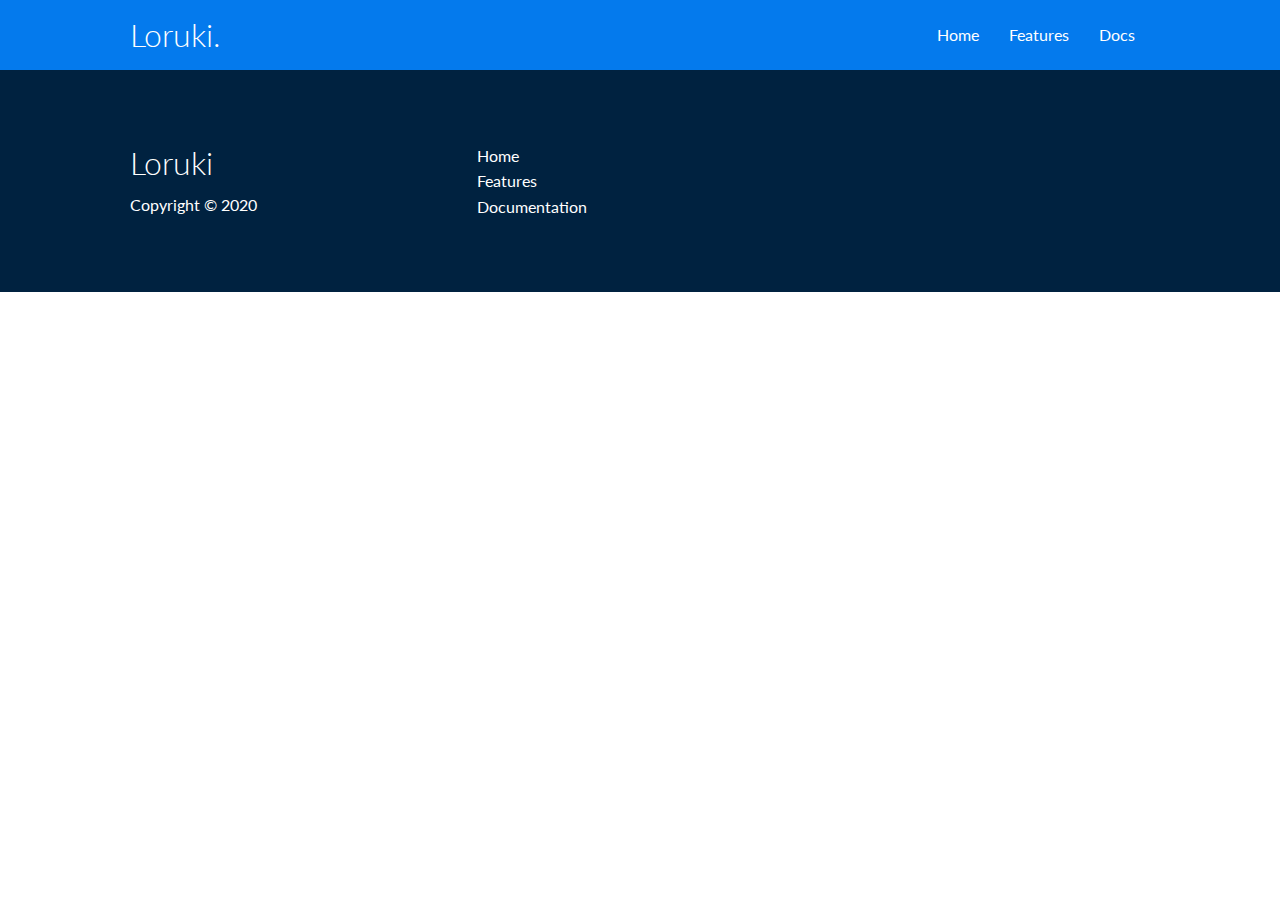
==== docs.html @ 77a9d674 "Features page" ====
<!DOCTYPE html>
<html lang="en">
<head>
    <meta charset="UTF-8">
    <meta name="viewport" content="width=device-width, initial-scale=1.0">
    <link rel="stylesheet" href="https://cdnjs.cloudflare.com/ajax/libs/font-awesome/5.15.1/css/all.min.css" integrity="sha512-+4zCK9k+qNFUR5X+cKL9EIR+ZOhtIloNl9GIKS57V1MyNsYpYcUrUeQc9vNfzsWfV28IaLL3i96P9sdNyeRssA==" crossorigin="anonymous" />
    <link rel="stylesheet" href="./css/style.css">
    <link rel="stylesheet" href="./css/utilities.css">
    <title>Loruki | Cloud Hosting For Everyone</title>
    
</head>
<body>
    <!-- Navbar -->
    <div class="navbar">
        <div class="container flex">
            <h1 class="logo">Loruki.</h1>
            <nav>
                <ul>
                    <li><a href="index.html">Home</a></li>
                    <li><a href="features.html">Features</a></li>
                    <li><a href="docs.html">Docs</a></li>
                </ul>
            </nav>
        </div>
    </div>
    <!-- Footer -->
    <footer class="footer bg-dark py-5">
        <div class="container grid grid-3">
            <div>
                <h1>Loruki</h1>
                <p>Copyright &copy; 2020</p>
            </div>
            <nav>
                <ul>
                    <li><a href="index.html">Home</a></li>
                    <li><a href="features.html">Features</a></li>
                    <li><a href="docs.html">Documentation</a></li>
                </ul>
            </nav>
            <div class="social">
                <a href="#"><i class="fab fa-github fa-2x"></i></a>
                <a href="#"><i class="fab fa-facebook fa-2x"></i></a>
                <a href="#"><i class="fab fa-instagram fa-2x"></i></a>
                <a href="#"><i class="fab fa-twitter fa-2x"></i></a>
            </div>
        </div>
    </footer>
</body>
</html>
---- css/style.css ----
@import url('https://fonts.googleapis.com/css2?family=Lato:wght@300&display=swap');

:root {
    --primary-color:  #047aed;
    --secondary-color: #1c3fa8;
    --dark-color: #002240;
    --light-color: #f4f4f4;
}

* {
    box-sizing: border-box;
    margin: 0;
    padding: 0;
}

body {
    font-family: 'Lato', sans-serif;
    color: #333;
    line-height: 1.6;
}

ul {
    list-style-type: none;   
}

a {
    text-decoration: none;
    color: #333
}

h1, h2 {
    font-weight: 300;
    line-height: 1.2;
    margin: 10px 0;
}

p {
    margin: 10px 0;
}

img {
    width: 100%;
}

.navbar {
    background-color: var(--primary-color);
    color: #fff;
    height: 70px;
}

.navbar ul {
    display: flex;
}

.navbar a {
    color: #fff;
    padding: 10px;
    margin: 0 5px;
}

.navbar a:hover {
    border-bottom: 2px #fff solid;
}

.navbar .flex {
    justify-content: space-between;
}

/* Showcase */
.showcase {
    height: 400px;
    background-color: var(--primary-color);
    position: relative;
    color: #fff;
}

.showcase h1 {
    font-size: 40px;
}

.showcase .grid {
    grid-template-columns: 55% 45%;
    gap: 30px;
    overflow: visible;
}

.showcase-form {
    position: relative;
    top: 60px;
    height: 350px;
    width: 400px;
    padding: 40px;
    z-index: 100;
}

.showcase-form .form-control {
    margin: 30px 0;
}

.showcase-form input[type='text'],
.showcase-form input[type='email'] {
    border: 0;
    border-bottom: 1px solid #b4becb;
    width: 100%;
    padding: 3px;
    font-size: 16px;
    outline: none;
}


.showcase::after {
    content: '';
    position: absolute;
    height: 100px;
    bottom: -70px;
    right: 0;
    left: 0;
    background-color: #fff;
    transform: skewY(-2deg);
    -webkit-transform: skewY(-2deg);
    -moz-transform: skewY(-2deg);
    -ms-transform: skewY(-2deg);
}

/* Stats */ 
.stats {
    padding-top: 100px;
}

.stats-heading {
    max-width: 500px;
}

.stats .grid h3 {
    font-size: 35px;
}

.stats .grid p {
    font-size: 20px;
    font-weight: bold;
}

/* Cli */

.cli .grid {
    grid-template-columns: repeat(3, 1fr);
    grid-template-rows: repeat(2, 1fr);
}

.cli .grid > *:first-child {
    grid-column: 1 / span 2;
    grid-row: 1 / spam 2;
}

/* Cloud */

.cloud .grid {
    grid-template-columns: 4fr 3fr
}

/* Languages */
.languages .flex {
    flex-wrap: wrap;
}

.languages .card {
    text-align: center;
    margin: 10px 10px 40px;
    transition: transform 0.2s ease-in;
}

.lagnuages .card h4 {
    font-size: 20px;
    margin-bottom: 10px;
}

.languages .card:hover {
    transform: translateY(-15px);
}

/* Features */
.features-head img {
    width: 200px;
    justify-self: flex-end;
}

.features-sub-head img {
    width: 300px;
    justify-self: flex-end;
}

.features-main .card > i {
    margin-right: 20px;
}
.features-main .grid {
    padding: 30px;
}

.features-main .grid > *:first-child {
    grid-column: 1 / span 3;
}

.features-main .grid > *:nth-child(2) {
    grid-column: 1 / span 2;
}

/* Footer */
.footer .social a {
    margin: 0 10px;
}

/* Tablets and under */

@media(max-width: 768px) {
    .grid,
    .showcase .grid,
    .stats .grid,
    .cli .grid,
    .cloud .grid {
        grid-template-columns: 1fr;
        grid-template-rows: 1fr;
    }

    .showcase {
        height: auto;
    }

    .showcase-text {
        text-align: center;
        margin-top: 40px;
    }

    .showcase-form {
        justify-self: center;
        margin: auto;
    }

    .cli .grid > *:first-child {
        grid-column: 1;
        grid-row: 1;
    }

}


/* Mobile */

@media(max-width: 500px) {
    .navbar {
        height: 110px;
    }

    .navbar .flex {
        flex-direction: column;
    }

    .navbar ul {
        padding: 10px;
        background-color: rgba(0, 0, 0, 0.1)
    }

    .showcase-form {
        width: 300px;
    }
}
---- css/utilities.css ----
/* Utilities */

.container {
    max-width: 1100px;
    margin: 0 auto;
    overflow: auto;
    padding: 0 40px;
}

.text-center {
    text-align: center
}

.flex {
    display: flex;
    justify-content: center;
    align-items: center;
    height: 100%;
}

.grid {
    display: grid;
    grid-template-columns: repeat(2, 1fr);
    gap: 20px;
    justify-content: center;
    align-items: center;
    height: 100%;
}

.grid-3 {
    grid-template-columns: repeat(3, 1fr);
}

.card {
    background-color: #fff;
    color: #333;
    border-radius: 10px;
    box-shadow: 0 3px 10px rgba(0, 0, 0, 0.2);
    padding: 20px;
    margin: 10px;
}

.btn {
    display: inline-block;
    padding: 10px 30px;
    cursor: pointer;
    background: var(--primary-color);
    color: #fff;
    border: none;
    border-radius: 5px;
}

.btn-outline {
    background-color: transparent;
    border: 1px #fff solid;
}

.btn:hover {
    transform: scale(0.98);
}

/* Backgrounds & colored buttons */
.bg-primary, .btn-primary {
    background-color: var(--primary-color);
    color: #fff;
}

.bg-secondary, .btn-secondary {
    background-color: var(--secondary-color);
    color: #fff;
}

.bg-dark, .btn-dark {
    background-color: var(--dark-color);
    color: #fff;
}

.bg-light, .btn-light {
    background-color: var(--light-color);
    color: #333;
}

.bg-primary a, .btn-primary a, .bg-secondary a, .btn-secondary a, .bg-dark a, .btn-dark a {
    color: #fff;
}
/* Text Sizes */

.lead {
    font-size: 20px;
}

.sm {
    font-size: 1rem;
}

.md {
    font-size: 2rem;
}

.lg {
    font-size: 3rem;
}

.xl {
    font-size: 4rem;
}



/* Margin */

.my-1 {
    margin: 1rem 0;
}

.my-2 {
    margin: 1.5rem 0;
}

.my-3 {
    margin: 2rem 0;
}

.my-4 {
    margin: 3rem 0;
}

.my-5 {
    margin: 4rem 0;
}



.m-1 {
    margin: 1rem;
}

.m-2 {
    margin: 1.5rem;
}

.m-3 {
    margin: 2rem;
}

.m-4 {
    margin: 3rem;
}

.m-5 {
    margin: 4rem;
}

.mcenter {
    margin: auto;
}

/* Padding */

.py-1 {
    padding: 1rem 0;
}

.py-2 {
    padding: 1.5rem 0;
}

.py-3 {
    padding: 2rem 0;
}

.py-4 {
    padding: 3rem 0;
}

.py-5 {
    padding: 4rem 0;
}

.p-1 {
    padding: 1rem;
}

.p-2 {
    padding: 1.5rem;
}

.p-3 {
    padding: 2rem;
}

.p-4 {
    padding: 3rem;
}

.p-5 {
    padding: 4rem;
}
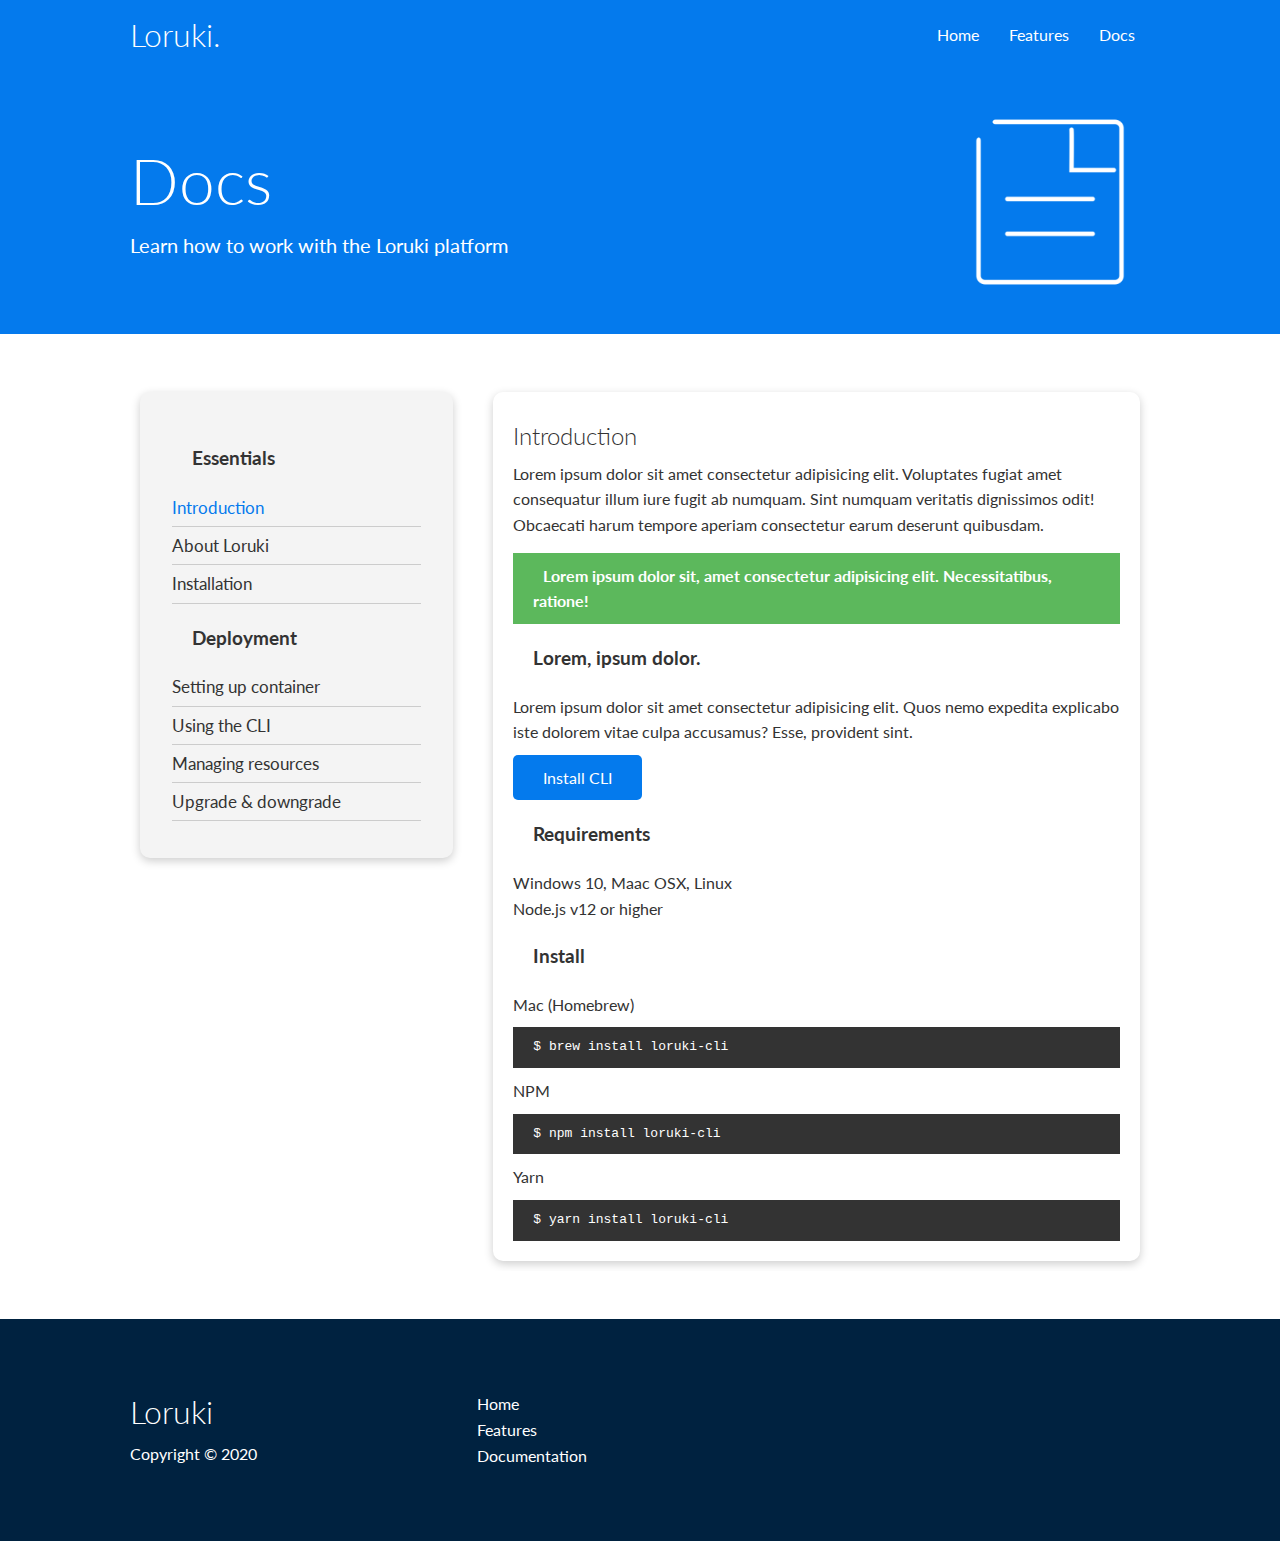
==== commit d2dbae65: "Docs page completed, responsive design for all pages" ====
--- a/docs.html
+++ b/docs.html
@@ -23,6 +23,67 @@
             </nav>
         </div>
     </div>
+
+    <!-- Head -->
+    <section class="docs-head bg-primary py-3">
+        <div class="container grid">
+            <div>
+                <h1 class="xl">Docs</h1>
+                <p class="lead">Learn how to work with the Loruki platform</p>
+            </div>
+            <img src="images/docs.png" alt="">
+        </div>
+    </section>
+
+    <!-- Docs main -->
+    <section class="docs-main my-4">
+        <div class="container grid">
+            <div class="card bg-light p-3">
+                <h3 class="my-2">Essentials</h3>
+                <nav>
+                    <ul>
+                        <li><a class="text-primary" href="#">Introduction</a></li>
+                        <li><a href="#">About Loruki</a></li>
+                        <li><a href="#">Installation</a></li>
+                    </ul>
+                </nav>
+
+                <h3 class="my-2">Deployment</h3>
+                <nav>
+                    <ul>
+                        <li><a href="#">Setting up container</a></li>
+                        <li><a href="#">Using the CLI</a></li>
+                        <li><a href="#">Managing resources</a></li>
+                        <li><a href="#">Upgrade & downgrade</a></li>
+                    </ul>
+                </nav>
+            </div>
+
+            <div class="card">
+                <h2>Introduction</h2>
+                <p>Lorem ipsum dolor sit amet consectetur adipisicing elit. Voluptates fugiat amet consequatur illum iure fugit ab numquam. Sint numquam veritatis dignissimos odit! Obcaecati harum tempore aperiam consectetur earum deserunt quibusdam.</p>
+                <div class="alert alert-success">
+                    <i class="fas fa-info"></i>Lorem ipsum dolor sit, amet consectetur adipisicing elit. Necessitatibus, ratione!
+                </div>
+                <h3>Lorem, ipsum dolor.</h3>
+                <p>Lorem ipsum dolor sit amet consectetur adipisicing elit. Quos nemo expedita explicabo iste dolorem vitae culpa accusamus? Esse, provident sint.</p>
+                <a href="#" class="btn btn-primary">Install CLI</a>
+                <h3>Requirements</h3>
+                <ul>
+                    <li>Windows 10, Maac OSX, Linux</li>
+                    <li>Node.js v12 or higher</li>
+                </ul>
+                <h3>Install</h3>
+                <p>Mac (Homebrew)</p>
+                <pre><code>$ brew install loruki-cli</code></pre>
+                <p>NPM</p>
+                <pre><code>$ npm install loruki-cli</code></pre>
+                <p>Yarn</p>
+                <pre><code>$ yarn install loruki-cli</code></pre>
+            </div>
+        </div>
+    </section>
+
     <!-- Footer -->
     <footer class="footer bg-dark py-5">
         <div class="container grid grid-3">
--- a/css/style.css
+++ b/css/style.css
@@ -5,6 +5,8 @@
     --secondary-color: #1c3fa8;
     --dark-color: #002240;
     --light-color: #f4f4f4;
+    --success-color: #5cb85c;
+    --error-color: #d9534f;
 }
 
 * {
@@ -179,7 +181,7 @@
 }
 
 /* Features */
-.features-head img {
+.features-head img, .docs-head img {
     width: 200px;
     justify-self: flex-end;
 }
@@ -204,6 +206,33 @@
     grid-column: 1 / span 2;
 }
 
+/* Docs */
+
+.docs-main h3 {
+    margin: 20px;
+}
+
+.docs-main .grid {
+    grid-template-columns: 1fr 2fr;
+    align-items: flex-start;
+}
+
+.docs-main nav li {
+    font-size: 17px;
+    padding-bottom: 5px;
+    margin-bottom: 5px;
+    border-bottom: 1px #ccc solid;
+}
+
+.docs-main a:hover {
+    font-weight: bold;
+}
+
+code, pre {
+    background: #333;
+    color: #fff;
+    padding: 10px;
+}
 /* Footer */
 .footer .social a {
     margin: 0 10px;
@@ -216,7 +245,12 @@
     .showcase .grid,
     .stats .grid,
     .cli .grid,
-    .cloud .grid {
+    .cloud .grid,
+    .features-main .grid,
+    .features-head .grid,
+    .features-sub-head .grid,
+    .docs-head .grid,
+    .docs-main .grid {
         grid-template-columns: 1fr;
         grid-template-rows: 1fr;
     }
@@ -240,6 +274,24 @@
         grid-row: 1;
     }
 
+    .features-head, 
+    .features-sub-head,
+    .docs-head {
+        text-align: center;
+    }
+    
+    .features-head img, 
+    .features-sub-head img,
+    .docs-head img{
+        justify-self: center;
+    }
+
+    .features-main .grid >*:first-child,
+    .features-main .grid > *:nth-child(2) {
+        grid-column: 1;
+    }
+
+
 }
 
 
--- a/css/utilities.css
+++ b/css/utilities.css
@@ -9,6 +9,29 @@
 
 .text-center {
     text-align: center
+}
+
+/* Alert */
+
+.alert {
+    background-color: var(--light-color);
+    padding: 10px 20px;
+    font-weight: bold;
+    margin: 15px 0;
+}
+
+.alert i {
+    margin-right: 10px;
+}
+
+.alert-success {
+    background-color: var(--success-color);
+    color: white;
+}
+
+.alert-error {
+    background-color: var(--error-color);
+    color: white;
 }
 
 .flex {
@@ -83,6 +106,22 @@
 .bg-primary a, .btn-primary a, .bg-secondary a, .btn-secondary a, .bg-dark a, .btn-dark a {
     color: #fff;
 }
+
+/* Text colors */
+.text-primary {
+    color: var(--primary-color);
+}
+
+.text-secondary {
+    color: var(--secondary-color);
+}
+.text-light {
+    color: var(--light-color);
+}
+.text-dark {
+    color: var(--dark-color);
+}
+
 /* Text Sizes */
 
 .lead {
